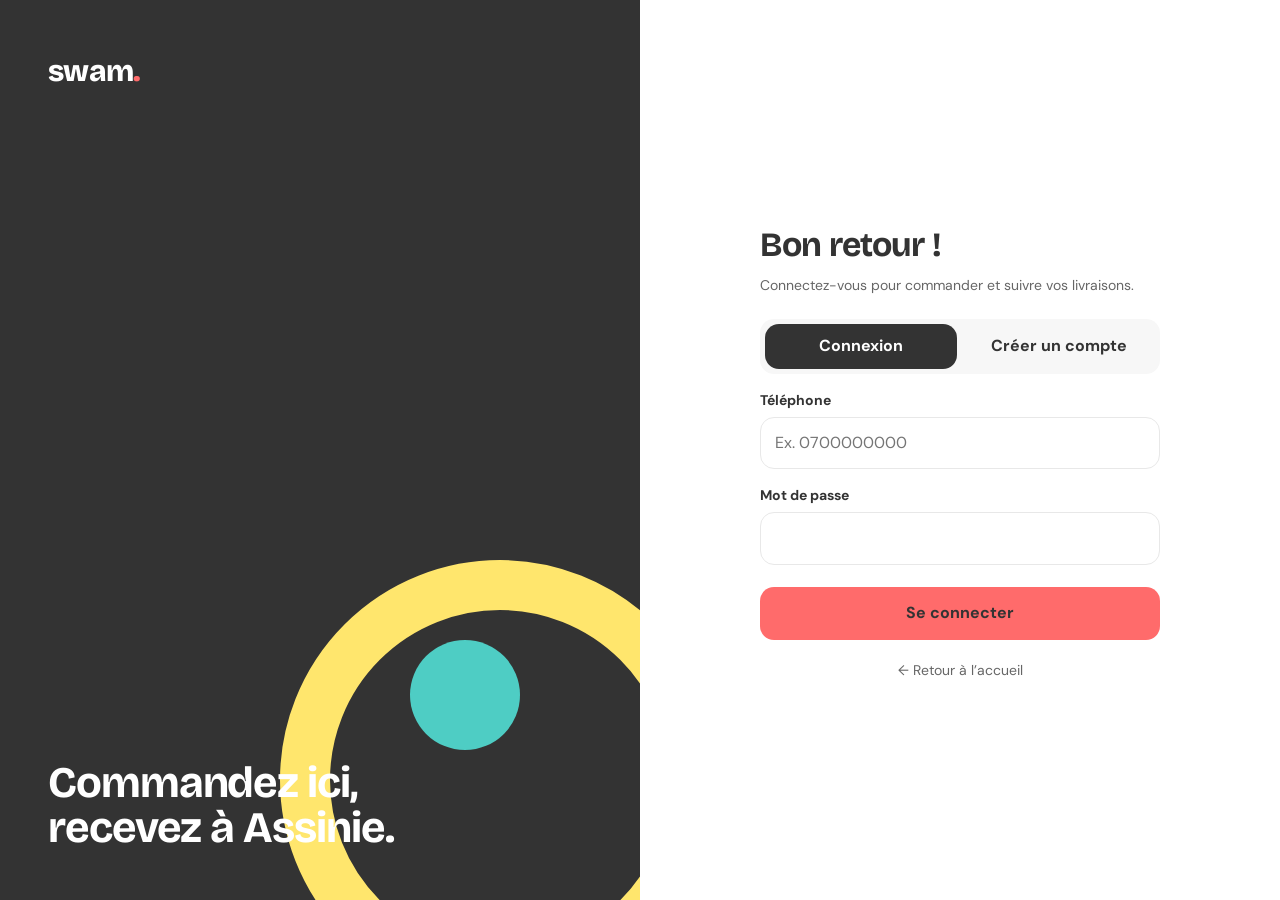
==== connexion.html @ 8438f4ce "first commit" ====
<!doctype html>
<html lang="fr"><head><meta charset="utf-8"><meta name="viewport" content="width=device-width,initial-scale=1">
<title>Connexion — SWAM</title>
<link rel="preconnect" href="https://fonts.googleapis.com"><link rel="preconnect" href="https://fonts.gstatic.com" crossorigin>
<link href="https://fonts.googleapis.com/css2?family=Bricolage+Grotesque:opsz,wght@12..96,600;12..96,800&family=DM+Sans:wght@400;500;700&display=swap" rel="stylesheet">
<link rel="stylesheet" href="swam.css">
</head><body>
<div class="auth">
<aside class="auth-l"><a class="logo" href="index.html">swam<i>.</i></a><h2>Commandez ici, recevez à Assinie.</h2></aside>
<section class="auth-r"><div class="auth-box">
<h1 id="heading">Bon retour !</h1>
<p class="muted" style="margin:0">Connectez-vous pour commander et suivre vos livraisons.</p>
<div class="tabs"><button id="loginTab" class="active" onclick="setMode('login')">Connexion</button><button id="registerTab" onclick="setMode('register')">Créer un compte</button></div>
<div id="error" class="error" role="alert"></div>
<form id="authForm">
<div id="nameWrap" style="display:none"><label for="nom">Nom complet</label><input class="field" id="nom" autocomplete="name" placeholder="Votre nom"></div>
<label for="telephone">Téléphone</label><input class="field" id="telephone" inputmode="tel" autocomplete="tel" placeholder="Ex. 0700000000" required>
<label for="password">Mot de passe</label><input class="field" id="password" type="password" autocomplete="current-password" minlength="4" required>
<button class="submit" id="submit">Se connecter</button>
</form>
<a class="back" href="index.html">← Retour à l’accueil</a>
</div></section></div>
<script>const API='https://swamapp-production.up.railway.app';let mode='login';function setMode(m){mode=m;document.querySelector('#nameWrap').style.display=m==='register'?'block':'none';document.querySelector('#heading').textContent=m==='register'?'Créer mon compte':'Bon retour !';document.querySelector('#submit').textContent=m==='register'?'Créer mon compte':'Se connecter';document.querySelector('#password').autocomplete=m==='register'?'new-password':'current-password';document.querySelector('#loginTab').classList.toggle('active',m==='login');document.querySelector('#registerTab').classList.toggle('active',m==='register');document.querySelector('#error').style.display='none'}document.querySelector('#authForm').addEventListener('submit',async e=>{e.preventDefault();const btn=document.querySelector('#submit'),err=document.querySelector('#error');btn.disabled=true;btn.textContent='Patientez…';err.style.display='none';const body={telephone:document.querySelector('#telephone').value.trim(),mot_de_passe:document.querySelector('#password').value};if(mode==='register')body.nom=document.querySelector('#nom').value.trim();try{const r=await fetch(API+(mode==='register'?'/api/register':'/api/login'),{method:'POST',headers:{'Content-Type':'application/json'},body:JSON.stringify(body)});const d=await r.json();if(!r.ok)throw new Error(d.message||'Échec de connexion');localStorage.setItem('swam_token',d.token);localStorage.setItem('swam_user',JSON.stringify(d.user));location.href=d.user.role==='admin'?'admin.html':d.user.role==='livreur'?'livreur.html':'index.html'}catch(e){err.textContent=e.message;err.style.display='block'}finally{btn.disabled=false;btn.textContent=mode==='register'?'Créer mon compte':'Se connecter'}});</script>
</body></html>
---- swam.css ----
:root {
    --primary: #FF6B6B;
    --primary-d: #ff5252;
    --secondary: #4ECDC4;
    --accent: #FFE66D;
    --bg: #FFFFFF;
    --surface: #F7F7F7;
    --text: #333333;
    --light: #666666;
    --success: #4CAF50;
    --warning: #FFC107;
    --error: #F44336;
    --info: #2196F3;
    --oktext: #2e7d32;
    --errtext: #b3261e;
    --line: #e8e8e8;
    --r: 20px;
    --sh: 0 1px 2px #3333330d, 0 10px 28px #33333314
}

* {
    box-sizing: border-box
}

html {
    scroll-behavior: smooth
}

body {
    margin: 0;
    font: 16px/1.55 "DM Sans", system-ui, sans-serif;
    background: var(--surface);
    color: var(--text);
    -webkit-font-smoothing: antialiased
}

h1,
h2,
h3,
.logo {
    font-family: "Bricolage Grotesque", "DM Sans", sans-serif;
    letter-spacing: -.025em
}

button,
input,
select {
    font: inherit;
    color: black
}

a {
    color: inherit;
    text-decoration: none
}

:focus-visible {
    outline: 3px solid var(--info);
    outline-offset: 2px
}

button {
    cursor: pointer;
    border: 0;
    border-radius: 14px;
    padding: 12px 18px;
    font-weight: 700;
    background: var(--primary);
    color: var(--text);
    transition: transform .15s, background .15s
}

button:hover {
    background: var(--primary-d)
}

button:active {
    transform: scale(.97)
}

button.ghost {
    background: #fff;
    border: 1px solid var(--line);
    color: var(--text)
}

button.ghost:hover {
    background: var(--surface)
}

button:disabled {
    opacity: .4;
    cursor: not-allowed
}

.field {
    width: 100%;
    padding: 13px 14px;
    border: 1px solid var(--line);
    border-radius: 14px;
    background: #fff;
    min-width: 0
}

.field:focus {
    outline: 3px solid #4ECDC466;
    border-color: var(--secondary)
}

.wrap {
    max-width: 1200px;
    margin: auto;
    padding: 0 24px
}

.muted,
.count {
    color: var(--light);
    font-size: 14px
}

/* nav */
.top {
    position: sticky;
    top: 0;
    z-index: 20;
    background: #ffffffd9;
    backdrop-filter: blur(14px);
    border-bottom: 1px solid var(--line)
}

.nav {
    display: flex;
    align-items: center;
    gap: 24px;
    height: 68px
}

.logo {
    font-size: 30px;
    font-weight: 800;
    color: var(--text)
}

.logo i {
    font-style: normal;
    color: var(--primary)
}

.links {
    display: flex;
    gap: 6px;
    margin-left: auto;
    align-items: center
}

.links a {
    padding: 9px 14px;
    border-radius: 12px;
    font-weight: 500;
    font-size: 15px;
    color: var(--light)
}

.links a:hover {
    background: var(--surface);
    color: var(--text)
}

.links a.cta {
    background: var(--text);
    color: #fff;
    font-weight: 700
}

.links a.cta:hover {
    background: #4a4a4a
}

/* hero */
.hero {
    margin: 20px auto 0;
    display: grid;
    grid-template-columns: 1.15fr .85fr;
    gap: 28px
}

.hero-l {
    background: var(--text);
    color: #fff;
    border-radius: 32px;
    padding: 56px 48px;
    position: relative;
    overflow: hidden
}

.hero-l:before {
    content: "";
    position: absolute;
    right: 70px;
    top: -60px;
    width: 150px;
    height: 150px;
    border-radius: 50%;
    background: var(--secondary)
}

.hero-l:after {
    content: "";
    position: absolute;
    right: -90px;
    bottom: -130px;
    width: 380px;
    height: 380px;
    border-radius: 50%;
    border: 56px solid var(--accent)
}

.hero-l h1 {
    font-size: clamp(36px, 5vw, 64px);
    line-height: 1.02;
    margin: 0 0 18px;
    font-weight: 800;
    max-width: 11em;
    position: relative;
    z-index: 1
}

.hero-l p {
    margin: 0 0 30px;
    color: #e3e3e3;
    max-width: 30em;
    font-size: 18px;
    position: relative;
    z-index: 1
}

.search {
    display: flex;
    gap: 8px;
    background: #fff;
    border-radius: 18px;
    padding: 7px;
    max-width: 520px;
    position: relative;
    z-index: 1
}

.search input {
    flex: 1;
    border: 0;
    padding: 10px 14px;
    background: none;
    min-width: 0
}

.search input:focus {
    outline: 0
}

.hero-r {
    background: #fff;
    border: 1px solid var(--line);
    border-radius: 32px;
    padding: 32px;
    box-shadow: var(--sh);
    display: flex;
    flex-direction: column;
    gap: 14px
}

.hero-r h2 {
    margin: 0;
    font-size: 24px
}

.hero-r p {
    margin: 0;
    color: var(--light);
    font-size: 14px
}

.est {
    margin-top: auto;
    background: var(--surface);
    border-left: 6px solid var(--secondary);
    border-radius: 6px 18px 18px 6px;
    padding: 18px
}

.est b.big {
    display: block;
    font-family: "Bricolage Grotesque";
    font-size: 34px;
    line-height: 1.1
}

.est span {
    font-size: 13px;
    color: var(--light)
}

.trust {
    display: grid;
    grid-template-columns: repeat(3, 1fr);
    gap: 16px;
    margin: 22px auto 0
}

.trust div {
    display: flex;
    gap: 14px;
    align-items: center;
    padding: 16px 18px;
    background: #fff;
    border: 1px solid var(--line);
    border-radius: var(--r)
}

.trust em {
    font-style: normal;
    font-size: 22px;
    display: grid;
    place-items: center;
    width: 46px;
    height: 46px;
    border-radius: 14px;
    background: #4ECDC433;
    flex: none
}

.trust b {
    display: block;
    line-height: 1.2
}

.trust span {
    font-size: 13px;
    color: var(--light)
}

/* catalogue */
.head {
    display: flex;
    justify-content: space-between;
    align-items: end;
    margin: 56px 0 16px;
    gap: 12px
}

.head h2 {
    margin: 0;
    font-size: clamp(26px, 3vw, 36px)
}

.chips {
    display: flex;
    gap: 8px;
    overflow-x: auto;
    padding: 4px 0 18px;
    scrollbar-width: none
}

.chip {
    flex: none;
    background: #fff;
    border: 1px solid var(--line);
    color: var(--text);
    padding: 9px 16px;
    border-radius: 99px;
    font-weight: 500
}

.chip:hover {
    background: #fff;
    border-color: var(--secondary)
}

.chip.on {
    background: var(--text);
    color: #fff;
    border-color: var(--text)
}

.grid {
    display: grid;
    grid-template-columns: repeat(4, minmax(0, 1fr));
    gap: 18px
}

.card {
    background: #fff;
    border: 1px solid var(--line);
    border-radius: var(--r);
    overflow: hidden;
    cursor: pointer;
    display: flex;
    flex-direction: column;
    transition: box-shadow .2s, border-color .2s
}

.card:hover {
    box-shadow: var(--sh);
    border-color: var(--primary)
}

.ph {
    aspect-ratio: 1/1;
    background: var(--surface);
    display: flex;
    align-items: center;
    justify-content: center;
    position: relative
}

.ph img {
    width: 100%;
    height: 100%;
    object-fit: cover
}

.ph .emoji {
    font-size: 54px
}

.tag {
    position: absolute;
    top: 10px;
    left: 10px;
    background: var(--text);
    color: #fff;
    font-size: 12px;
    padding: 3px 10px;
    border-radius: 99px
}

.cb {
    padding: 14px 16px 16px;
    display: flex;
    flex-direction: column;
    gap: 2px;
    flex: 1
}

.cat {
    font-size: 13px;
    color: var(--light)
}

.card h3 {
    margin: 0;
    font-size: 17px;
    line-height: 1.25
}

.row {
    display: flex;
    justify-content: space-between;
    align-items: center;
    margin-top: auto;
    padding-top: 12px
}

.price {
    font-family: "Bricolage Grotesque";
    font-weight: 800;
    font-size: 19px
}

.add {
    width: 40px;
    height: 40px;
    padding: 0;
    border-radius: 12px;
    font-size: 22px;
    line-height: 1
}

.sk {
    height: 300px;
    border-radius: var(--r);
    background: linear-gradient(100deg, #ececec 40%, #f7f7f7 50%, #ececec 60%) 0 0/200% 100%;
    animation: sh 1.3s infinite linear
}

@keyframes sh {
    to {
        background-position: -200% 0
    }
}

.notice,
.empty {
    padding: 28px;
    text-align: center;
    color: var(--light);
    background: #fff;
    border: 1px dashed #cfcfcf;
    border-radius: var(--r)
}

.notice {
    color: var(--errtext);
    border-color: var(--error)
}

.footer {
    margin-top: 72px;
    background: var(--text);
    color: #cfcfcf;
    padding: 36px 0;
    font-size: 14px
}

.footer .wrap {
    display: flex;
    justify-content: space-between;
    gap: 16px;
    flex-wrap: wrap;
    align-items: center
}

.footer .logo {
    color: #fff;
    font-size: 24px
}

/* overlays */
.ov {
    display: none;
    position: fixed;
    inset: 0;
    background: #333333aa;
    backdrop-filter: blur(3px);
    z-index: 40;
    align-items: center;
    justify-content: center;
    padding: 16px
}

.panel {
    background: #fff;
    border-radius: 28px;
    padding: 24px;
    width: 100%;
    max-width: 520px;
    max-height: 92vh;
    overflow: auto;
    box-shadow: 0 30px 80px #0004;
    animation: pop .22s ease-out
}

@keyframes pop {
    from {
        opacity: 0;
        transform: translateY(14px) scale(.98)
    }
}

.ph-head {
    display: flex;
    justify-content: space-between;
    align-items: center;
    gap: 12px;
    margin-bottom: 12px
}

.ph-head h2 {
    margin: 0;
    font-size: 24px
}

.ph-head button {
    width: 40px;
    height: 40px;
    padding: 0
}

.dimg {
    aspect-ratio: 4/3;
    background: var(--surface);
    border-radius: 20px;
    overflow: hidden;
    display: flex;
    align-items: center;
    justify-content: center;
    margin-bottom: 14px
}

.dimg img {
    width: 100%;
    height: 100%;
    object-fit: contain
}

.dprice {
    font-family: "Bricolage Grotesque";
    font-size: 30px;
    font-weight: 800;
    margin: 6px 0
}

#cartModal {
    justify-content: flex-end;
    align-items: stretch;
    padding: 0
}

#cartModal .panel {
    max-width: 460px;
    height: 100%;
    max-height: none;
    border-radius: 28px 0 0 28px;
    animation: slide .26s ease-out
}

@keyframes slide {
    from {
        transform: translateX(40px);
        opacity: 0
    }
}

.line {
    display: flex;
    gap: 10px;
    align-items: center;
    padding: 12px 0;
    border-bottom: 1px solid var(--line)
}

.line>div:first-child {
    flex: 1;
    min-width: 0
}

.line .q {
    display: flex;
    align-items: center;
    gap: 8px
}

.line .q button {
    width: 32px;
    height: 32px;
    padding: 0;
    border-radius: 10px
}

.form {
    display: grid;
    gap: 12px;
    margin-top: 8px
}

.form label {
    display: grid;
    gap: 5px;
    font-size: 14px;
    font-weight: 700
}

.fee {
    background: var(--surface);
    border-left: 6px solid var(--secondary);
    border-radius: 6px 16px 16px 6px;
    padding: 14px;
    font-size: 14px;
    line-height: 1.6
}

.total {
    font-family: "Bricolage Grotesque";
    font-size: 22px;
    font-weight: 800;
    margin: 16px 0 4px
}

.fab {
    position: fixed;
    right: 20px;
    bottom: 20px;
    z-index: 30;
    background: var(--text);
    color: #fff;
    box-shadow: 0 12px 30px #33333366;
    padding: 14px 20px;
    border-radius: 99px
}

.fab:hover {
    background: #4a4a4a
}

.fab span {
    background: var(--accent);
    color: var(--text);
    border-radius: 99px;
    padding: 1px 9px;
    margin-left: 6px
}

.toast {
    position: fixed;
    bottom: 84px;
    left: 50%;
    transform: translateX(-50%);
    background: var(--text);
    color: #fff;
    padding: 12px 18px;
    border-radius: 14px;
    display: none;
    z-index: 60;
    max-width: 90vw
}

/* inner pages */
.page {
    padding: 40px 0 20px
}

.page h1 {
    font-size: clamp(30px, 4vw, 44px);
    margin: 0 0 6px
}

.box {
    background: #fff;
    border: 1px solid var(--line);
    border-radius: var(--r);
    padding: 24px;
    margin: 16px 0
}

.box h2 {
    margin: 0 0 14px;
    font-size: 22px
}

.bar {
    display: flex;
    gap: 12px;
    align-items: center;
    flex-wrap: wrap
}

.bar .field {
    flex: 1;
    min-width: 200px
}

.item {
    display: flex;
    justify-content: space-between;
    gap: 14px;
    flex-wrap: wrap;
    padding: 16px 0;
    border-bottom: 1px solid var(--line)
}

.item:last-child {
    border-bottom: 0
}

.item .end {
    text-align: right;
    display: grid;
    gap: 6px;
    justify-items: end
}

.status {
    display: inline-block;
    background: var(--accent);
    color: var(--text);
    border-radius: 99px;
    padding: 3px 12px;
    font-size: 13px;
    font-weight: 700
}

.g2 {
    display: grid;
    grid-template-columns: 1fr 1fr;
    gap: 16px;
    align-items: start
}

.g2 .box {
    margin: 0
}

.avatar {
    width: 56px;
    height: 56px;
    border-radius: 18px;
    background: var(--secondary);
    color: var(--text);
    display: grid;
    place-items: center;
    font: 800 22px "Bricolage Grotesque"
}

.fl {
    display: grid;
    gap: 5px;
    font-size: 14px;
    font-weight: 700;
    margin-top: 12px
}

.msg {
    margin-top: 12px;
    color: var(--oktext);
    font-size: 14px
}

.stats {
    display: grid;
    grid-template-columns: repeat(3, 1fr);
    gap: 12px
}

.stats div {
    background: var(--surface);
    border-radius: 16px;
    padding: 16px
}

.stats b {
    display: block;
    font: 800 24px "Bricolage Grotesque"
}

/* auth */
.auth {
    min-height: 100vh;
    display: grid;
    grid-template-columns: 1fr 1fr;
    background: #fff
}

.auth-l {
    background: var(--text);
    color: #fff;
    padding: 48px;
    display: flex;
    flex-direction: column;
    justify-content: space-between;
    position: relative;
    overflow: hidden
}

.auth-l:after {
    content: "";
    position: absolute;
    right: -80px;
    bottom: -100px;
    width: 340px;
    height: 340px;
    border-radius: 50%;
    border: 50px solid var(--accent)
}

.auth-l:before {
    content: "";
    position: absolute;
    right: 120px;
    bottom: 150px;
    width: 110px;
    height: 110px;
    border-radius: 50%;
    background: var(--secondary)
}

.auth-l .logo {
    color: #fff
}

.auth-l h2 {
    font-size: clamp(30px, 3.4vw, 46px);
    line-height: 1.05;
    margin: 0;
    max-width: 10em;
    position: relative;
    z-index: 1
}

.auth-r {
    display: grid;
    place-items: center;
    padding: 32px
}

.auth-box {
    width: min(100%, 400px)
}

.auth-box h1 {
    font-size: 34px;
    margin: 0 0 4px
}

.tabs {
    display: flex;
    gap: 6px;
    background: var(--surface);
    padding: 5px;
    border-radius: 14px;
    margin: 22px 0 6px
}

.tabs button {
    flex: 1;
    background: transparent;
    color: var(--text);
    padding: 10px
}

.tabs button:hover {
    background: #ebebeb
}

.tabs button.active,
.tabs button.active:hover {
    background: var(--text);
    color: #fff
}

.auth-box label {
    display: block;
    font-weight: 700;
    font-size: 14px;
    margin: 16px 0 5px
}

.submit {
    width: 100%;
    margin-top: 22px;
    padding: 14px
}

.error {
    color: var(--errtext);
    background: #F4433614;
    padding: 10px 14px;
    border-radius: 12px;
    display: none;
    margin-top: 14px;
    font-size: 14px
}

.back {
    display: block;
    margin-top: 20px;
    text-align: center;
    color: var(--light);
    font-size: 14px
}

@media(max-width:980px) {
    .hero {
        grid-template-columns: 1fr
    }

    .grid {
        grid-template-columns: repeat(3, 1fr)
    }

    .auth {
        grid-template-columns: 1fr
    }

    .auth-l {
        padding: 28px;
        min-height: 190px
    }

    .auth-l:before {
        display: none
    }
}

@media(max-width:700px) {
    .wrap {
        padding: 0 16px
    }

    .links a:not(.cta) {
        display: none
    }

    .hero-l {
        padding: 36px 24px;
        border-radius: 26px
    }

    .hero-r {
        border-radius: 26px;
        padding: 24px
    }

    .trust,
    .g2 {
        grid-template-columns: 1fr
    }

    .stats {
        grid-template-columns: 1fr
    }

    .grid {
        grid-template-columns: repeat(2, 1fr);
        gap: 12px
    }

    .cb {
        padding: 12px
    }

    .card h3 {
        font-size: 15px
    }

    #cartModal .panel {
        border-radius: 0;
        max-width: none
    }

    .search button {
        padding: 12px 14px
    }
}

@media(prefers-reduced-motion:reduce) {
    * {
        animation: none !important;
        transition: none !important
    }

    html {
        scroll-behavior: auto
    }
}
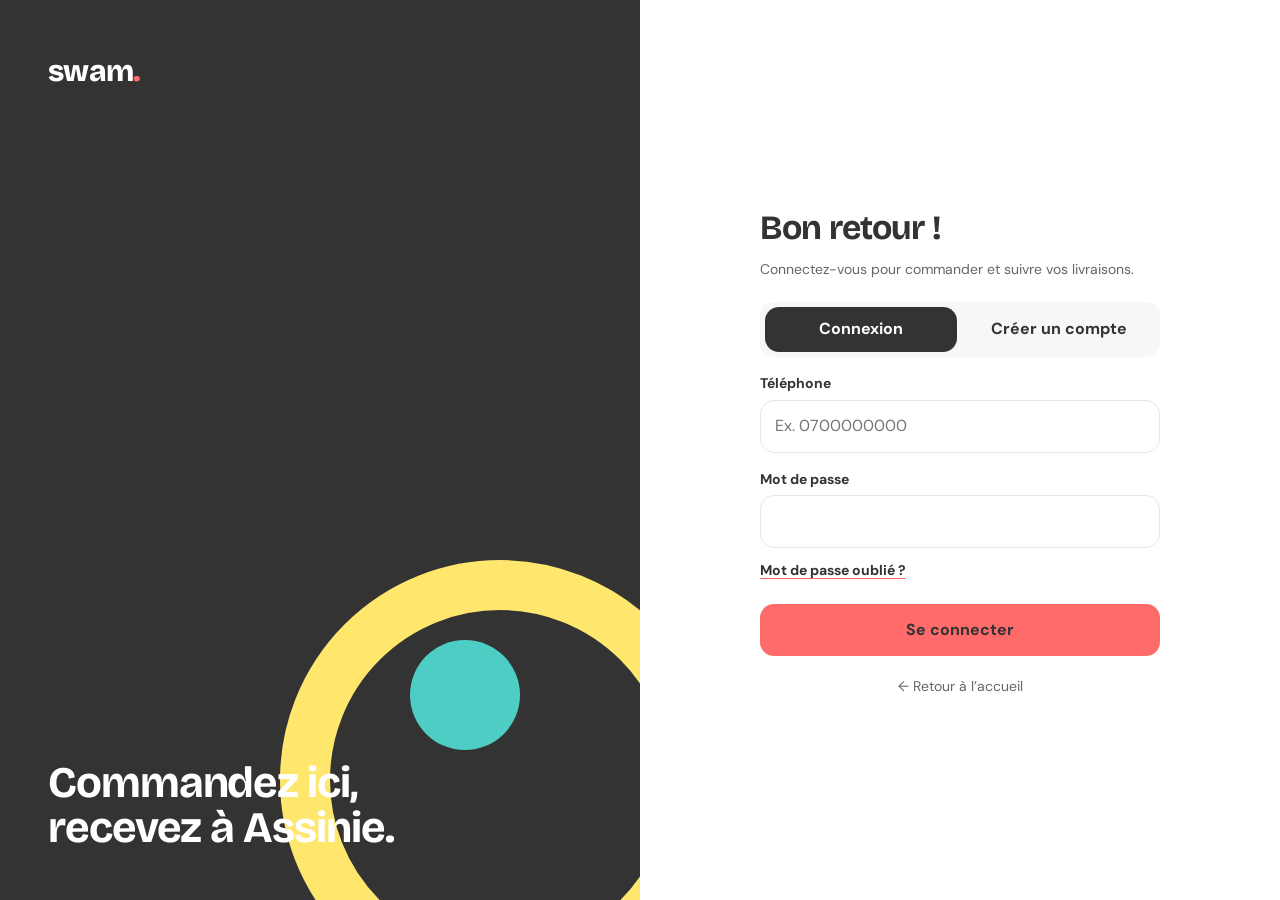
==== commit 5d257555: "minor changes" ====
--- a/connexion.html
+++ b/connexion.html
@@ -4,21 +4,60 @@
 <link rel="preconnect" href="https://fonts.googleapis.com"><link rel="preconnect" href="https://fonts.gstatic.com" crossorigin>
 <link href="https://fonts.googleapis.com/css2?family=Bricolage+Grotesque:opsz,wght@12..96,600;12..96,800&family=DM+Sans:wght@400;500;700&display=swap" rel="stylesheet">
 <link rel="stylesheet" href="swam.css">
+<style>
+.forgot{display:block;margin-top:12px;font-size:14px;font-weight:700;color:var(--text);text-decoration:underline;text-decoration-color:var(--primary);text-underline-offset:3px}
+.info{display:none;background:#4CAF5018;color:var(--oktext);padding:10px 14px;border-radius:12px;margin-top:14px;font-size:14px;font-weight:500}
+.codebox{background:var(--surface);border-left:6px solid var(--secondary);border-radius:6px 16px 16px 6px;padding:16px;margin-top:18px;display:grid;gap:2px}
+.codebox .k{font-size:12px;font-weight:700;color:var(--light);text-transform:uppercase;letter-spacing:.04em}
+.codebox b{font:800 38px "Bricolage Grotesque";letter-spacing:.14em}
+.codebox span{font-size:13px;color:var(--light)}
+</style>
 </head><body>
 <div class="auth">
 <aside class="auth-l"><a class="logo" href="index.html">swam<i>.</i></a><h2>Commandez ici, recevez à Assinie.</h2></aside>
 <section class="auth-r"><div class="auth-box">
 <h1 id="heading">Bon retour !</h1>
-<p class="muted" style="margin:0">Connectez-vous pour commander et suivre vos livraisons.</p>
-<div class="tabs"><button id="loginTab" class="active" onclick="setMode('login')">Connexion</button><button id="registerTab" onclick="setMode('register')">Créer un compte</button></div>
+<p class="muted" id="sub" style="margin:0">Connectez-vous pour commander et suivre vos livraisons.</p>
+<div class="tabs" id="tabs"><button id="loginTab" class="active" onclick="setMode('login')">Connexion</button><button id="registerTab" onclick="setMode('register')">Créer un compte</button></div>
+<div id="info" class="info" role="status"></div>
 <div id="error" class="error" role="alert"></div>
+
 <form id="authForm">
 <div id="nameWrap" style="display:none"><label for="nom">Nom complet</label><input class="field" id="nom" autocomplete="name" placeholder="Votre nom"></div>
 <label for="telephone">Téléphone</label><input class="field" id="telephone" inputmode="tel" autocomplete="tel" placeholder="Ex. 0700000000" required>
 <label for="password">Mot de passe</label><input class="field" id="password" type="password" autocomplete="current-password" minlength="4" required>
+<a href="#" class="forgot" id="forgotLink" onclick="showForgot(event)">Mot de passe oublié ?</a>
 <button class="submit" id="submit">Se connecter</button>
 </form>
-<a class="back" href="index.html">← Retour à l’accueil</a>
+
+<section id="forgot" style="display:none">
+<form id="fForm1">
+<label for="fTel">Votre numéro de téléphone</label><input class="field" id="fTel" inputmode="tel" autocomplete="tel" placeholder="Ex. 0700000000" required>
+<button class="submit" id="fBtn1">Générer mon code</button>
+</form>
+<div id="fResult" style="display:none">
+<div class="codebox"><span class="k">Votre nouveau mot de passe</span><b id="newCode"></b><span>Ce code remplace l'ancien mot de passe. Notez-le bien.</span></div>
+<button type="button" class="ghost" id="copyBtn" style="width:100%;margin-top:12px" onclick="copyCode()">Copier le code</button>
+<button type="button" class="submit" onclick="useCode()">Me connecter</button>
+</div>
+<a class="back" href="#" onclick="backToLogin(event)">← Retour à la connexion</a>
+</section>
+
+<a class="back" id="homeLink" href="index.html">← Retour à l’accueil</a>
 </div></section></div>
-<script>const API='https://swamapp-production.up.railway.app';let mode='login';function setMode(m){mode=m;document.querySelector('#nameWrap').style.display=m==='register'?'block':'none';document.querySelector('#heading').textContent=m==='register'?'Créer mon compte':'Bon retour !';document.querySelector('#submit').textContent=m==='register'?'Créer mon compte':'Se connecter';document.querySelector('#password').autocomplete=m==='register'?'new-password':'current-password';document.querySelector('#loginTab').classList.toggle('active',m==='login');document.querySelector('#registerTab').classList.toggle('active',m==='register');document.querySelector('#error').style.display='none'}document.querySelector('#authForm').addEventListener('submit',async e=>{e.preventDefault();const btn=document.querySelector('#submit'),err=document.querySelector('#error');btn.disabled=true;btn.textContent='Patientez…';err.style.display='none';const body={telephone:document.querySelector('#telephone').value.trim(),mot_de_passe:document.querySelector('#password').value};if(mode==='register')body.nom=document.querySelector('#nom').value.trim();try{const r=await fetch(API+(mode==='register'?'/api/register':'/api/login'),{method:'POST',headers:{'Content-Type':'application/json'},body:JSON.stringify(body)});const d=await r.json();if(!r.ok)throw new Error(d.message||'Échec de connexion');localStorage.setItem('swam_token',d.token);localStorage.setItem('swam_user',JSON.stringify(d.user));location.href=d.user.role==='admin'?'admin.html':d.user.role==='livreur'?'livreur.html':'index.html'}catch(e){err.textContent=e.message;err.style.display='block'}finally{btn.disabled=false;btn.textContent=mode==='register'?'Créer mon compte':'Se connecter'}});</script>
+<script>
+const API='https://swamapp-production.up.railway.app';const $=s=>document.querySelector(s);let mode='login',resetPhone='',resetCode='';
+const showErr=m=>{const e=$('#error');e.textContent=m;e.style.display=m?'block':'none'};
+const showInfo=m=>{const e=$('#info');e.textContent=m;e.style.display=m?'block':'none'};
+async function post(path,body){const r=await fetch(API+path,{method:'POST',headers:{'Content-Type':'application/json'},body:JSON.stringify(body)});let d={};try{d=await r.json()}catch{}if(!r.ok)throw new Error(d.message||'Une erreur est survenue');return d}
+function setMode(m){mode=m;$('#tabs').style.display='flex';$('#authForm').style.display='block';$('#forgot').style.display='none';$('#homeLink').style.display='block';$('#nameWrap').style.display=m==='register'?'block':'none';$('#forgotLink').style.display=m==='login'?'block':'none';$('#heading').textContent=m==='register'?'Créer mon compte':'Bon retour !';$('#sub').textContent='Connectez-vous pour commander et suivre vos livraisons.';$('#submit').textContent=m==='register'?'Créer mon compte':'Se connecter';$('#password').autocomplete=m==='register'?'new-password':'current-password';$('#loginTab').classList.toggle('active',m==='login');$('#registerTab').classList.toggle('active',m==='register');showErr('')}
+function showForgot(e){e.preventDefault();showErr('');showInfo('');$('#tabs').style.display='none';$('#authForm').style.display='none';$('#homeLink').style.display='none';$('#forgot').style.display='block';$('#fForm1').style.display='block';$('#fResult').style.display='none';$('#heading').textContent='Mot de passe oublié';$('#sub').textContent='Entrez votre numéro : un code est généré et remplace votre ancien mot de passe.';$('#fTel').value=$('#telephone').value}
+function backToLogin(e){e.preventDefault();showInfo('');setMode('login')}
+$('#authForm').addEventListener('submit',async e=>{e.preventDefault();const btn=$('#submit');btn.disabled=true;btn.textContent='Patientez…';showErr('');showInfo('');const body={telephone:$('#telephone').value.trim(),mot_de_passe:$('#password').value};if(mode==='register')body.nom=$('#nom').value.trim();try{const d=await post(mode==='register'?'/api/register':'/api/login',body);localStorage.setItem('swam_token',d.token);localStorage.setItem('swam_user',JSON.stringify(d.user));location.href=d.user.role==='admin'?'admin.html':d.user.role==='livreur'?'livreur.html':'index.html'}catch(err){showErr(err.message)}finally{btn.disabled=false;btn.textContent=mode==='register'?'Créer mon compte':'Se connecter'}});
+/* Mot de passe oublié : /api/forgot-password génère le code, /api/reset-password l'enregistre comme nouveau mot de passe */
+$('#fForm1').addEventListener('submit',async e=>{e.preventDefault();const btn=$('#fBtn1');btn.disabled=true;btn.textContent='Génération…';showErr('');const tel=$('#fTel').value.trim();try{const d=await post('/api/forgot-password',{telephone:tel});if(!d.debug_code)throw new Error('Code indisponible. Contactez le support SWAM.');await post('/api/reset-password',{telephone:tel,code:d.debug_code,new_password:d.debug_code});resetPhone=tel;resetCode=d.debug_code;$('#newCode').textContent=resetCode;$('#fForm1').style.display='none';$('#fResult').style.display='block';$('#heading').textContent='Mot de passe remplacé';$('#sub').textContent='Utilisez ce code comme mot de passe pour vous connecter.'}catch(err){showErr(err.message)}finally{btn.disabled=false;btn.textContent='Générer mon code'}});
+function copyCode(){const b=$('#copyBtn');(navigator.clipboard?navigator.clipboard.writeText(resetCode):Promise.reject()).then(()=>b.textContent='Copié ✔').catch(()=>b.textContent='Copiez le code à la main')}
+function useCode(){setMode('login');$('#telephone').value=resetPhone;$('#password').value=resetCode;showInfo('Mot de passe remplacé. Appuyez sur « Se connecter ».');$('#submit').focus()}
+setMode('login');
+</script>
 </body></html>
--- a/swam.css
+++ b/swam.css
@@ -136,6 +136,29 @@
     height: 68px
 }
 
+
+
+.slogan {
+    font-size: 14px;
+    font-weight: 600;
+    color: #ff6b00;
+    white-space: nowrap;
+    animation: sloganBlink 2s ease-in-out infinite;
+}
+
+@keyframes sloganBlink {
+
+    0%,
+    100% {
+        opacity: 0;
+    }
+
+    50% {
+        opacity: 1;
+    }
+}
+
+
 .logo {
     font-size: 30px;
     font-weight: 800;
